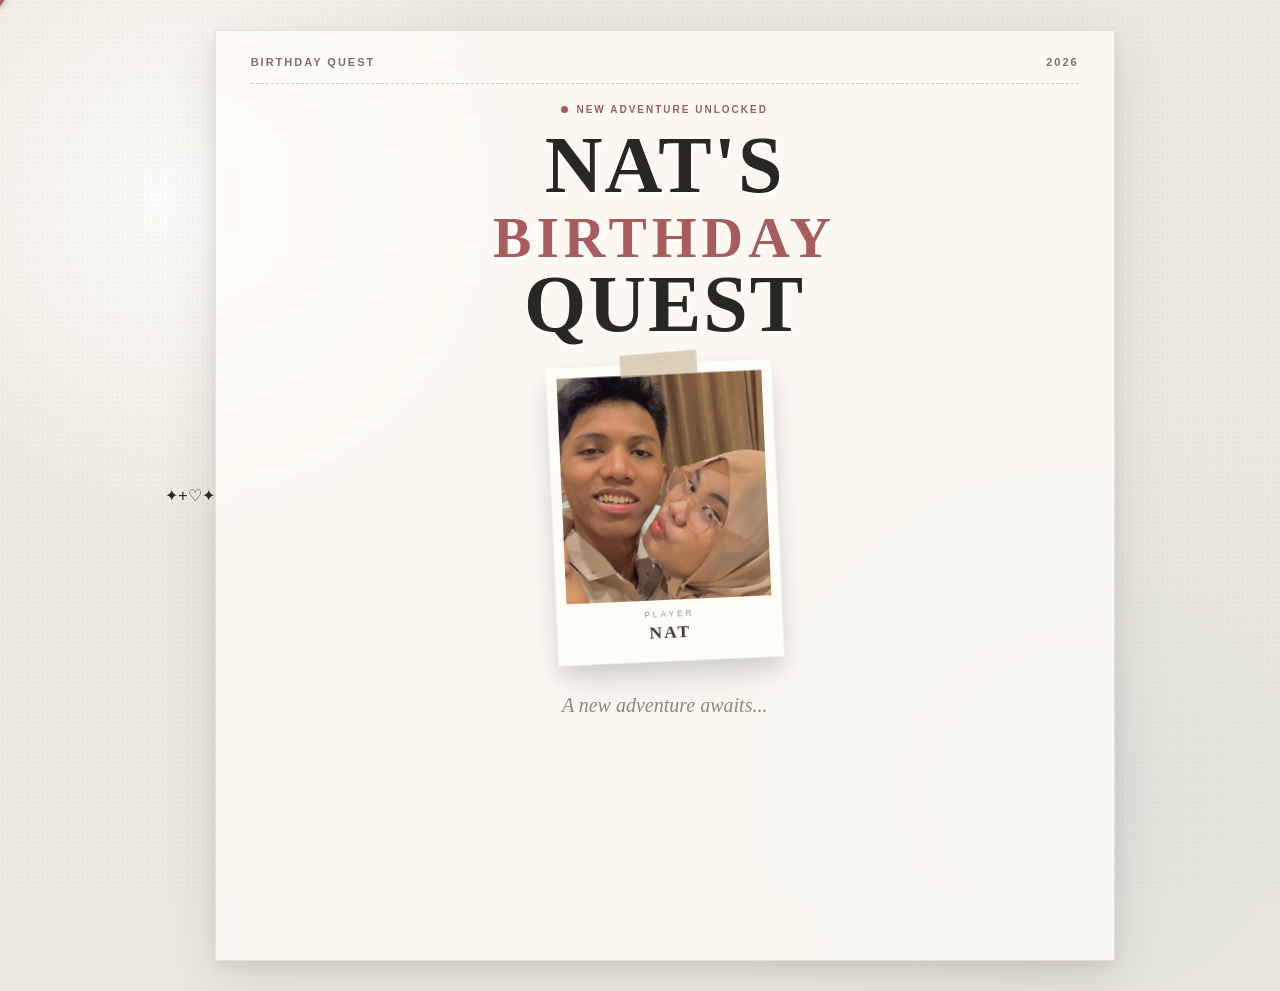
==== index.html @ e963bb45 "Add files via upload" ====
<!DOCTYPE html>
<html lang="en">

<head>
    <meta charset="UTF-8">

    <meta
        name="viewport"
        content="width=device-width, initial-scale=1.0"
    >

    <title>Nat's Birthday Quest 🎮</title>

    <!-- GSAP -->
    <script src="https://cdnjs.cloudflare.com/ajax/libs/gsap/3.12.2/gsap.min.js"></script>

    <!-- CSS -->
    <link rel="stylesheet" href="./style.css">
</head>

<body>

    <!-- =========================
         CUSTOM CURSOR
    ========================== -->

    <div class="cursor"></div>


    <!-- =========================
         GAME DECORATION
    ========================== -->

    <div class="game-decoration decoration-1">
        ✦
    </div>

    <div class="game-decoration decoration-2">
        +
    </div>

    <div class="game-decoration decoration-3">
        ♡
    </div>

    <div class="game-decoration decoration-4">
        ✦
    </div>


    <!-- =========================
         GAME SCREEN
    ========================== -->

    <main class="game-screen">


        <!-- TOP BAR -->

        <div class="top-bar">

            <span>
                BIRTHDAY QUEST
            </span>

            <span>
                2026
            </span>

        </div>


        <!-- GAME CONTENT -->

        <section class="game-content">


            <!-- GAME LABEL -->

            <div class="game-label">

                <span class="pixel-dot"></span>

                NEW ADVENTURE UNLOCKED

            </div>


            <!-- TITLE -->

            <h1>

                NAT'S
                <span>BIRTHDAY</span>
                QUEST

            </h1>


            <!-- CHARACTER POLAROID -->

            <div class="character-card">

                <div class="tape"></div>

                <div class="character-photo">

                    <img
                        src="./d1.jpg"
                        alt="Nat"
                    >

                </div>

                <div class="character-info">

                    <span>
                        PLAYER
                    </span>

                    <strong>
                        NAT
                    </strong>

                </div>

            </div>


            <!-- DESCRIPTION -->

            <p class="game-description">

                A new adventure awaits...

            </p>

            <p class="game-subdescription">

                Complete the quests.
                Unlock your birthday surprise.

            </p>


            <!-- START BUTTON -->

            <button
                class="start-button"
                id="start-game"
            >

                <span class="button-icon">
                    ▶
                </span>

                START GAME

            </button>


            <!-- GAME INFO -->

            <div class="game-info">

                <div>
                    <span>PLAYER</span>
                    <strong>NAT</strong>
                </div>

                <div>
                    <span>LEVEL</span>
                    <strong>01</strong>
                </div>

                <div>
                    <span>STATUS</span>
                    <strong>READY</strong>
                </div>

            </div>


        </section>


        <!-- BOTTOM -->

        <div class="bottom-bar">

            <span>
                PRESS START TO BEGIN
            </span>

            <span>
                ♡ MADE FOR YOU
            </span>

        </div>


    </main>


    <!-- =========================
         JAVASCRIPT
    ========================== -->

    <script src="./script.js"></script>

</body>

</html>
---- style.css ----
/* ========================================
   RESET
======================================== */

* {
    margin: 0;
    padding: 0;
    box-sizing: border-box;
    cursor: none;
}


/* ========================================
   BODY
======================================== */

body {
    min-height: 100vh;

    display: flex;
    align-items: center;
    justify-content: center;

    position: relative;

    overflow-x: hidden;
    overflow-y: auto;

    font-family:
        "Arial Rounded MT Bold",
        Arial,
        sans-serif;

    color: #292724;

    background:
        radial-gradient(
            circle at 15% 20%,
            rgba(255,255,255,.9),
            transparent 25%
        ),

        radial-gradient(
            circle at 85% 80%,
            rgba(210,220,215,.5),
            transparent 30%
        ),

        #eee9df;
}


/* ========================================
   PAPER TEXTURE
======================================== */

body::before {

    content: "";

    position: fixed;

    inset: 0;

    pointer-events: none;

    z-index: 0;

    opacity: .3;

    background-image:
        radial-gradient(
            rgba(80,70,60,.13) 1px,
            transparent 1px
        );

    background-size: 5px 5px;
}


/* ========================================
   CUSTOM CURSOR
======================================== */

/* ========================================
   CUSTOM CURSOR
======================================== */

.cursor {
    position: fixed;

    width: 24px;
    height: 24px;

    left: 0;
    top: 0;

    pointer-events: none;

    z-index: 99999;

    transform: translate(-50%, -50%);

    display: flex;
    align-items: center;
    justify-content: center;

    font-size: 20px;

    color: #a85c5c;

    transition: transform 0.1s ease;

    filter:
        drop-shadow(0 2px 3px rgba(0,0,0,.2));
}

.cursor::after {
    content: "♥";

    display: block;

    color: #a85c5c;

    text-shadow:
        0 0 5px rgba(168,92,92,.25);
}


/* ========================================
   GAME SCREEN
======================================== */

.game-screen {

    position: relative;

    z-index: 5;

    width: min(
        900px,
        92%
    );

    min-height: 720px;

    padding:
        25px
        35px
        30px;

    margin: 30px 0;

    display: flex;

    flex-direction: column;

    justify-content: space-between;

    background:
        rgba(255,253,248,.82);

    border:
        1px solid
        rgba(60,55,50,.12);

    box-shadow:

        0 20px 50px
        rgba(50,45,40,.12),

        0 5px 15px
        rgba(50,45,40,.08);

    backdrop-filter:
        blur(10px);

    -webkit-backdrop-filter:
        blur(10px);
}


/* ========================================
   TOP BAR
======================================== */

.top-bar {

    display: flex;

    justify-content:
        space-between;

    align-items: center;

    padding-bottom: 15px;

    border-bottom:
        1px dashed
        rgba(60,55,50,.25);

    font-size: 11px;

    font-weight: bold;

    letter-spacing: 2px;

    color: #77716a;
}


/* ========================================
   GAME CONTENT
======================================== */

.game-content {

    display: flex;

    flex-direction: column;

    align-items: center;

    text-align: center;

    padding:
        20px 0;
}


/* ========================================
   GAME LABEL
======================================== */

.game-label {

    display: flex;

    align-items: center;

    gap: 8px;

    margin-bottom: 12px;

    font-size: 10px;

    letter-spacing: 2px;

    color: #9c5c5c;

    font-weight: bold;
}


.pixel-dot {

    width: 7px;
    height: 7px;

    background: #a85c5c;

    display: inline-block;

    border-radius: 50%;

    animation:
        blink 1.2s ease-in-out infinite;
}


@keyframes blink {

    0%,
    100% {
        opacity: 1;
    }

    50% {
        opacity: .3;
    }

}


/* ========================================
   TITLE
======================================== */

.game-content h1 {

    margin: 0;

    max-width: 700px;

    font-family:
        Georgia,
        serif;

    font-size:
        clamp(
            2.5rem,
            7vw,
            5rem
        );

    line-height: .95;

    letter-spacing: 2px;

    color: #292724;

    text-shadow:
        2px 3px 0
        rgba(255,255,255,.8);
}


.game-content h1 span {

    display: block;

    color: #a85c5c;

    font-size: .72em;

    letter-spacing: 5px;

    margin-top: 8px;
}


/* ========================================
   CHARACTER POLAROID
======================================== */

.character-card {

    position: relative;

    width: 220px;

    padding:
        10px
        10px
        18px;

    margin:
        30px auto
        22px;

    background: #fffdf8;

    box-shadow:

        0 10px 20px
        rgba(0,0,0,.12),

        0 25px 40px
        rgba(0,0,0,.07);

    transform:
        rotate(-3deg);

    transition:
        transform .3s ease,
        box-shadow .3s ease;
}


.character-card:hover {

    transform:
        rotate(0deg)
        translateY(-6px);

    box-shadow:

        0 18px 30px
        rgba(0,0,0,.16),

        0 30px 50px
        rgba(0,0,0,.08);
}


/* Tape */

.character-card .tape {

    position: absolute;

    width: 75px;
    height: 22px;

    top: -11px;
    left: 50%;

    transform:
        translateX(-50%)
        rotate(-2deg);

    background:
        rgba(205,190,160,.7);

    z-index: 3;
}


/* ========================================
   PHOTO
======================================== */

.character-photo {

    width: 200px;
    height: 220px;

    overflow: hidden;

    background: #ddd;
}


.character-photo img {

    width: 100%;
    height: 100%;

    display: block;

    object-fit: cover;

    object-position: center;
}


/* ========================================
   CHARACTER INFO
======================================== */

.character-info {

    display: flex;

    flex-direction: column;

    align-items: center;

    gap: 3px;

    margin-top: 10px;
}


.character-info span {

    font-size: 8px;

    letter-spacing: 3px;

    color: #99928a;
}


.character-info strong {

    font-family:
        "Segoe Print",
        cursive;

    font-size: 17px;

    color: #3c3935;

    letter-spacing: 2px;
}


/* ========================================
   DESCRIPTION
======================================== */

.game-description {

    margin-top: 5px;

    font-family:
        Georgia,
        serif;

    font-size: 1.25rem;

    font-style: italic;

    color: #4f4a45;
}


.game-subdescription {

    margin-top: 7px;

    font-size: .9rem;

    color: #89827a;

    line-height: 1.5;
}


/* ========================================
   START BUTTON
======================================== */

.start-button {

    position: relative;

    margin-top: 25px;

    padding:
        14px
        35px;

    border: none;

    background: #292724;

    color: #fffdf8;

    font-family:
        "Arial Rounded MT Bold",
        Arial,
        sans-serif;

    font-size: .95rem;

    font-weight: bold;

    letter-spacing: 2px;

    border-radius: 4px;

    box-shadow:

        0 5px 0 #171614,

        0 12px 25px
        rgba(0,0,0,.16);

    transition:
        transform .2s ease,
        box-shadow .2s ease,
        background .2s ease;
}


.start-button:hover {

    background: #3b3834;

}


.start-button:active {

    transform:
        translateY(4px);

    box-shadow:

        0 1px 0 #171614,

        0 5px 10px
        rgba(0,0,0,.12);
}


.button-icon {

    margin-right: 8px;

    color: #d98b8b;
}


/* ========================================
   GAME INFO
======================================== */

.game-info {

    display: flex;

    gap: 45px;

    margin-top: 28px;

    padding-top: 18px;

    border-top:
        1px dashed
        rgba(60,55,50,.2);
}


.game-info div {

    display: flex;

    flex-direction: column;

    gap: 3px;
}


.game-info span {

    font-size: 8px;

    letter-spacing: 2px;

    color: #99928a;
}


.game-info strong {

    font-size: 12px;

    letter-spacing: 1px;

    color: #4b4742;
}


/* ========================================
   BOTTOM BAR
======================================== */

.bottom-bar {

    display: flex;

    justify-content:
        space-between;

    padding-top: 15px;

    border-top:
        1px dashed
        rgba(60,55,50,.25);

    font-size: 9px;

    letter-spacing: 1.5px;

    color: #9a938b;
}


/* ========================================
   MOBILE
======================================== */

@media (max-width: 768px) {

    body {

        align-items: flex-start;

    }


    .game-screen {

        width: 94%;

        min-height: auto;

        margin:
            20px 0;

        padding:
            20px
            18px
            22px;
    }


    .game-content {

        padding:
            30px 0;
    }


    .game-content h1 {

        font-size:
            clamp(
                2.3rem,
                12vw,
                3.5rem
            );
    }


    .character-card {

        width: 190px;

        margin:
            25px auto
            20px;
    }


    .character-photo {

        width: 170px;

        height: 190px;
    }


    .game-description {

        font-size: 1.05rem;
    }


    .game-subdescription {

        font-size: .8rem;

        max-width: 280px;
    }


    .game-info {

        gap: 25px;
    }


    .bottom-bar {

        font-size: 7px;

        letter-spacing: 1px;
    }

}


/* ========================================
   SMALL PHONE
======================================== */

@media (max-width: 480px) {

    .game-screen {

        width: 94%;

        padding:
            18px
            14px
            20px;
    }


    .top-bar {

        font-size: 8px;

        letter-spacing: 1.5px;
    }


    .character-card {

        width: 175px;
    }


    .character-photo {

        width: 155px;

        height: 175px;
    }


    .game-info {

        gap: 18px;
    }


    .start-button {

        padding:
            13px
            25px;

        font-size: .8rem;
    }

}
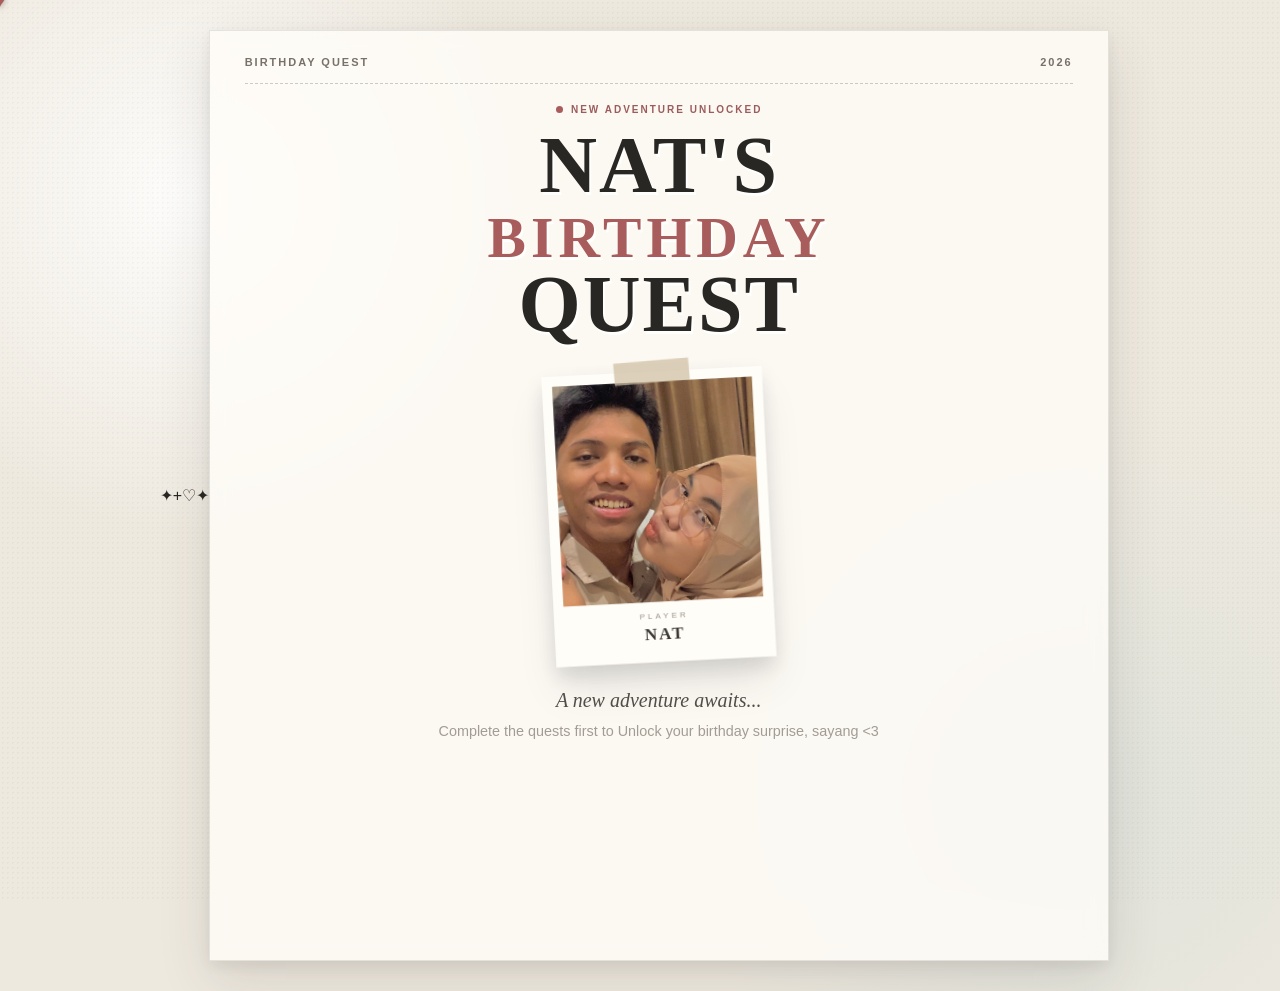
==== commit 6454d543: "Modify game description in index.html Updated the game description to include a personal touch." ====
--- a/index.html
+++ b/index.html
@@ -137,8 +137,8 @@
 
             <p class="game-subdescription">
 
-                Complete the quests.
-                Unlock your birthday surprise.
+                Complete the quests first to
+                Unlock your birthday surprise, sayang <3
 
             </p>
 
@@ -210,4 +210,4 @@
 
 </body>
 
-</html>+</html>
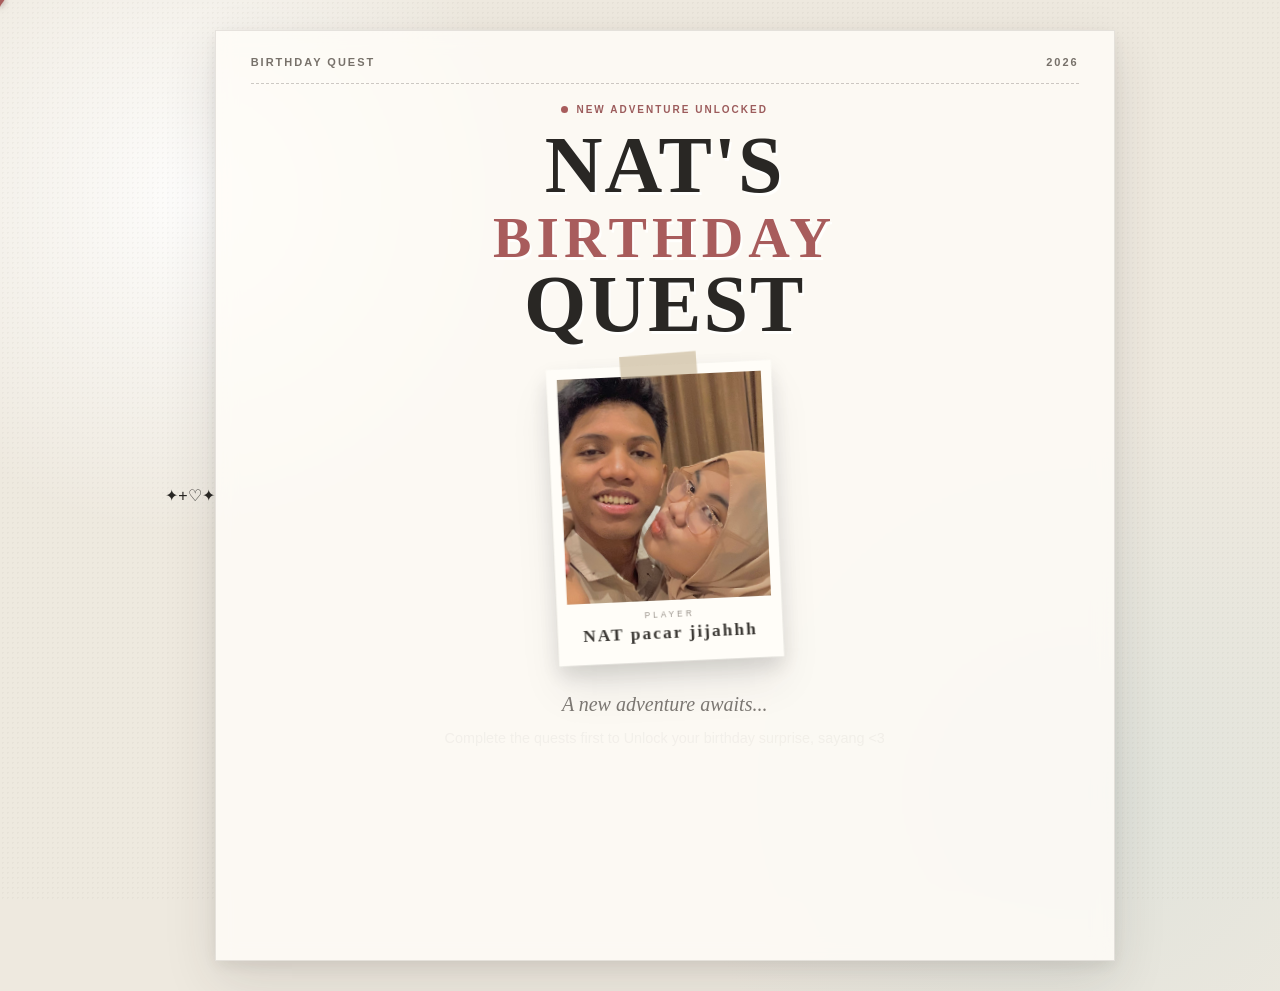
==== commit 300c3181: "Update index.html" ====
--- a/index.html
+++ b/index.html
@@ -119,7 +119,7 @@
                     </span>
 
                     <strong>
-                        NAT
+                        NAT pacar jijahhh
                     </strong>
 
                 </div>
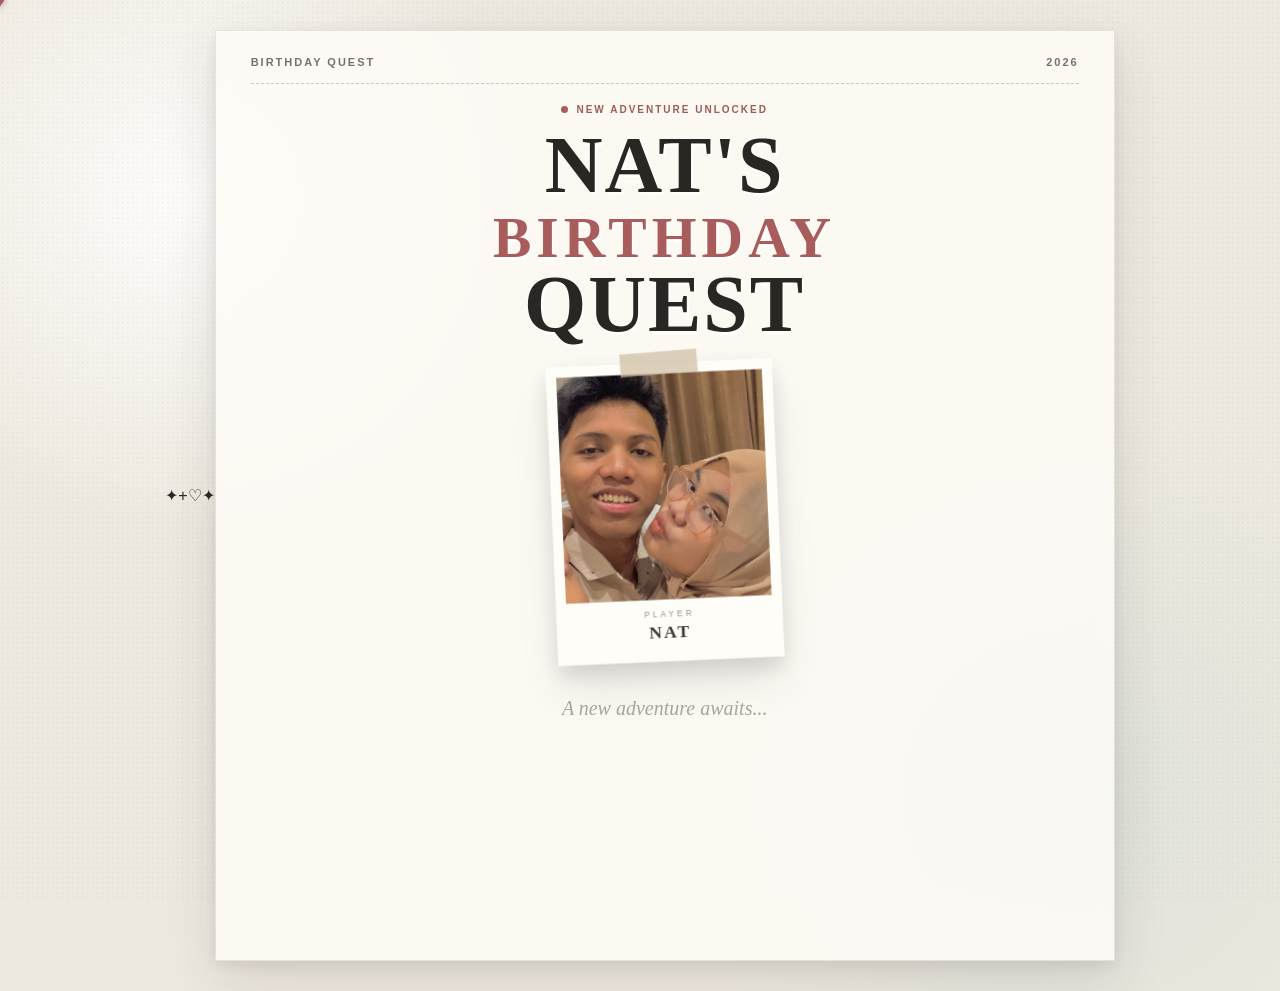
==== commit 4cf7b47a: "Update index.html" ====
--- a/index.html
+++ b/index.html
@@ -119,7 +119,7 @@
                     </span>
 
                     <strong>
-                        NAT pacar jijahhh
+                        NAT
                     </strong>
 
                 </div>
@@ -154,7 +154,7 @@
                     ▶
                 </span>
 
-                START GAME
+                START TASK
 
             </button>
 
@@ -170,7 +170,7 @@
 
                 <div>
                     <span>LEVEL</span>
-                    <strong>01</strong>
+                    <strong>UNLIMITED</strong>
                 </div>
 
                 <div>
